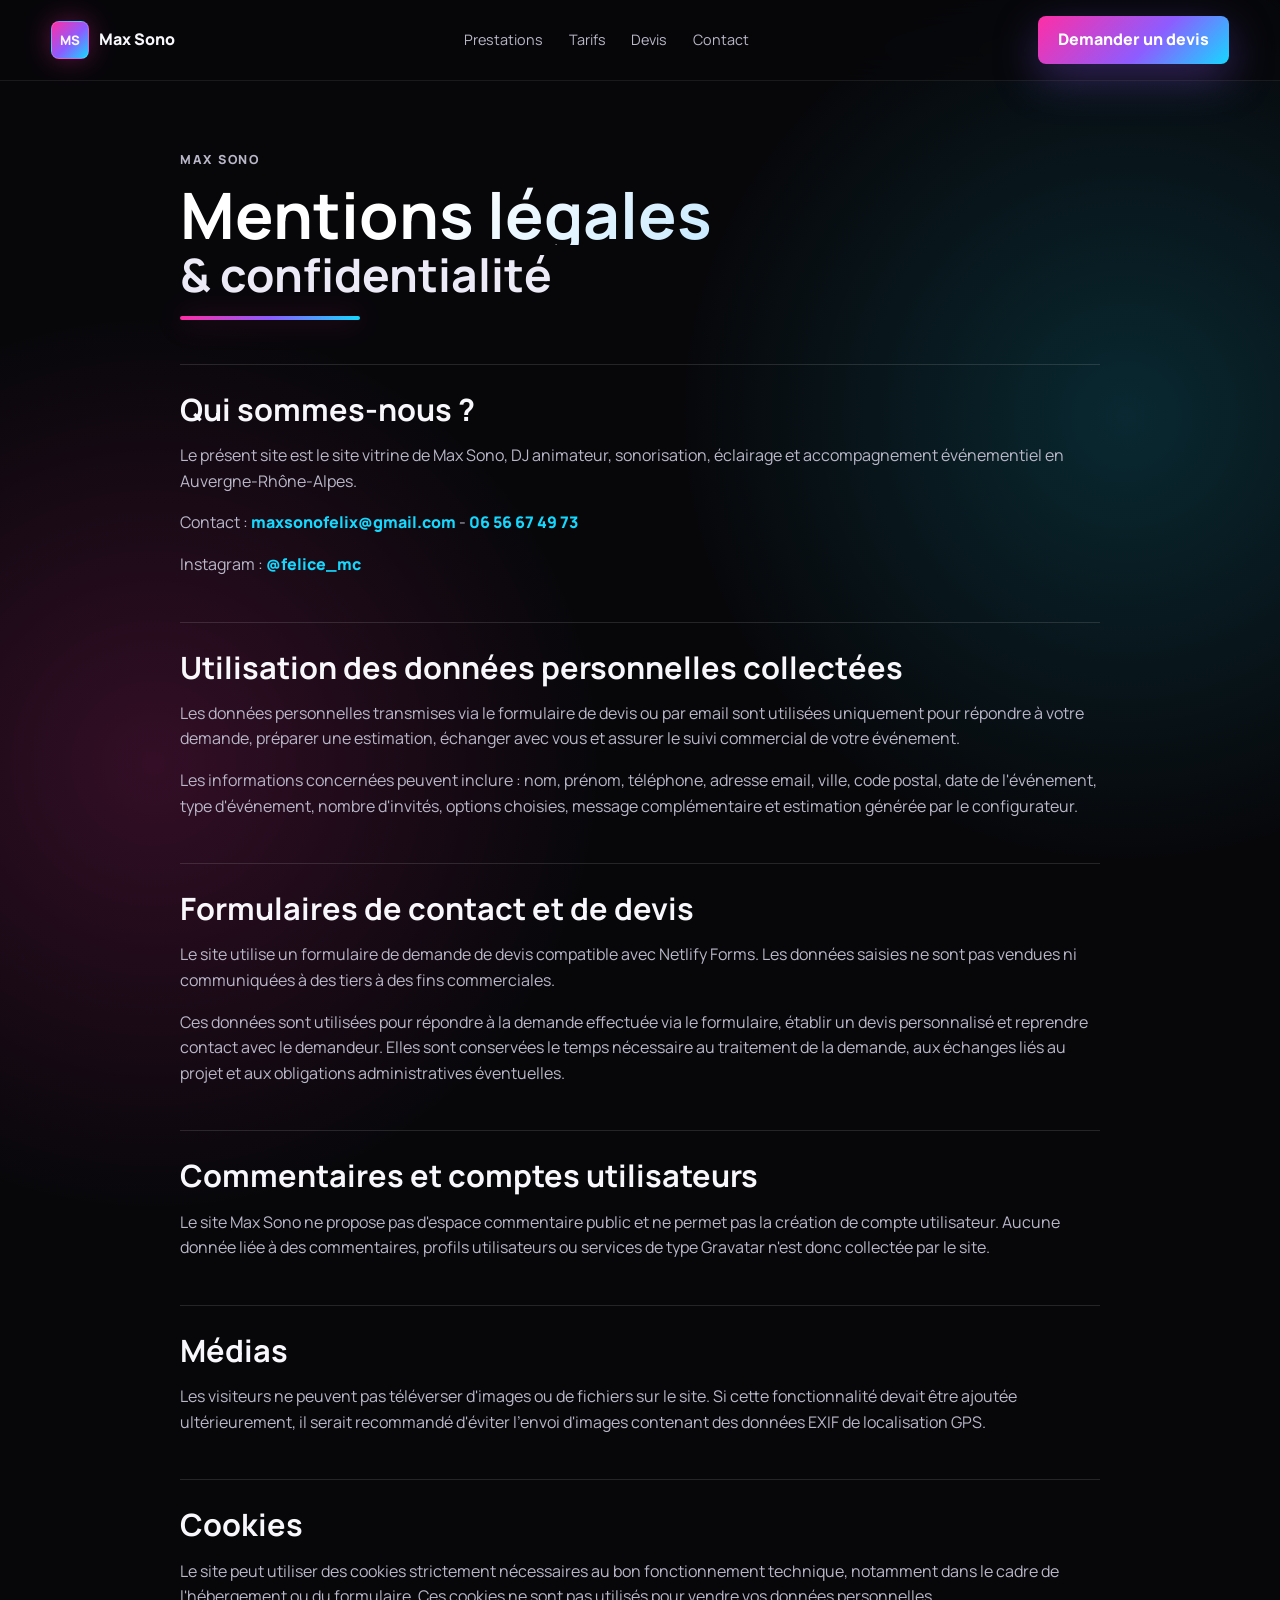
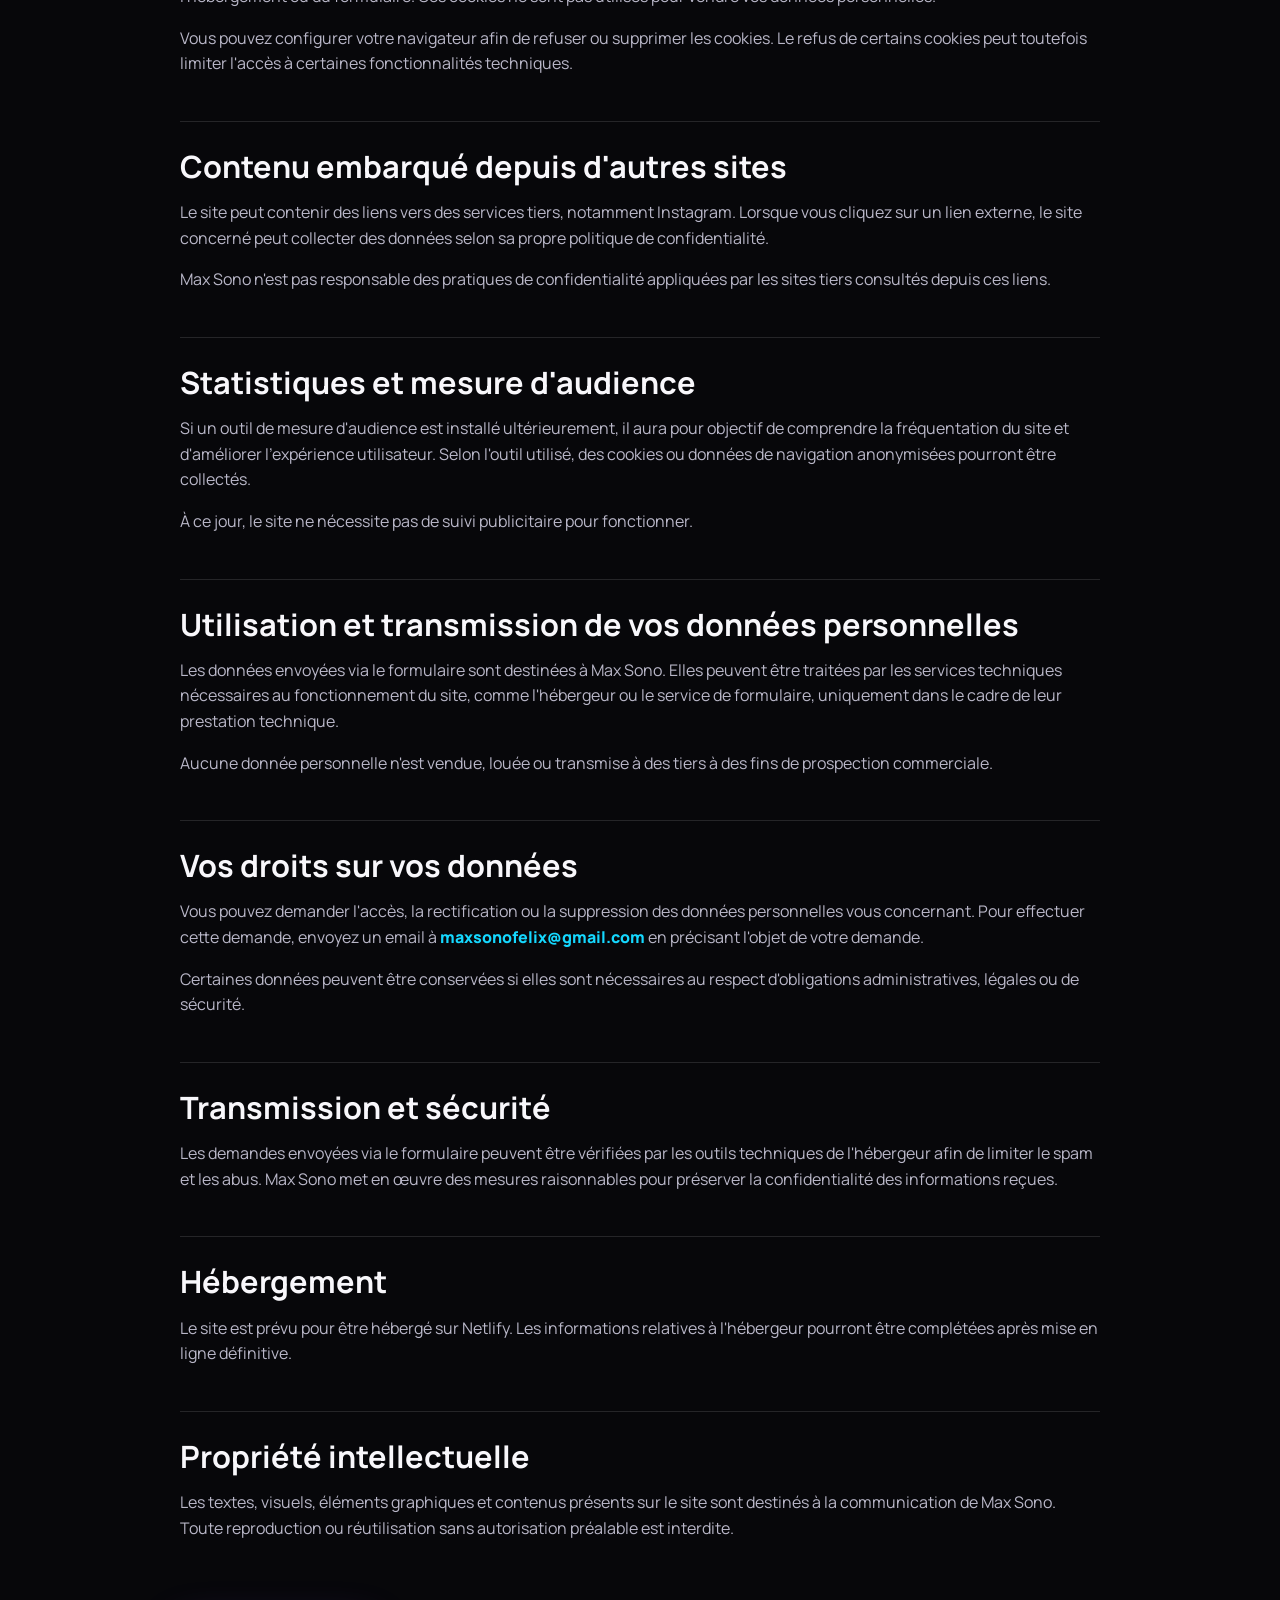
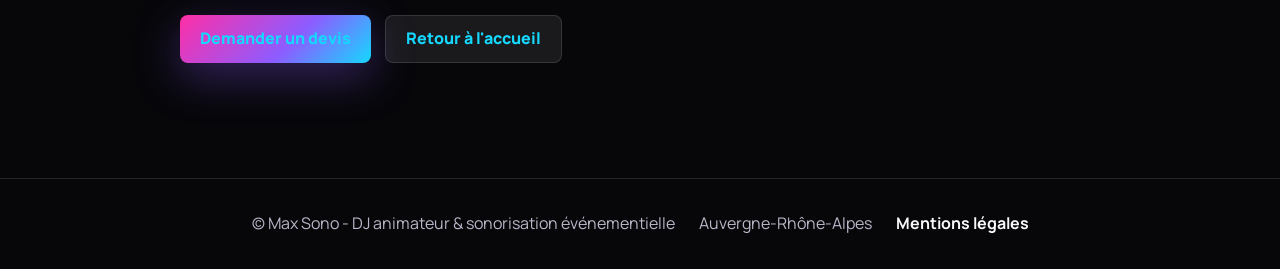
==== mentions-legales.html @ a233702c "Create Max Sono showcase website" ====
<!DOCTYPE html>
<html lang="fr">
<head>
  <meta charset="UTF-8">
  <meta name="viewport" content="width=device-width, initial-scale=1.0">
  <meta name="description" content="Mentions légales et politique de confidentialité du site Max Sono.">
  <title>Mentions légales | Max Sono</title>
  <link rel="preconnect" href="https://fonts.googleapis.com">
  <link rel="preconnect" href="https://fonts.gstatic.com" crossorigin>
  <link href="https://fonts.googleapis.com/css2?family=Manrope:wght@400;500;600;700;800&display=swap" rel="stylesheet">
  <link rel="stylesheet" href="style.css">
</head>
<body>
  <header class="site-header">
    <a class="brand" href="index.html#accueil" aria-label="Max Sono accueil">
      <span class="brand-mark">MS</span>
      <span>Max Sono</span>
    </a>
    <nav class="main-nav legal-nav" aria-label="Navigation principale">
      <a href="index.html#prestations">Prestations</a>
      <a href="index.html#tarifs">Tarifs</a>
      <a href="index.html#devis">Devis</a>
      <a href="index.html#contact">Contact</a>
    </nav>
    <a class="header-cta" href="index.html#devis">Demander un devis</a>
  </header>

  <main class="section legal-page">
    <div class="section-inner legal-content">
      <p class="eyebrow">Max Sono</p>
        <h1 class="hero-title">
          <span>Mentions légales</span>
          <span>& confidentialité</span>
        </h1>

      <section>
        <h2>Qui sommes-nous ?</h2>
        <p>Le présent site est le site vitrine de Max Sono, DJ animateur, sonorisation, éclairage et accompagnement événementiel en Auvergne-Rhône-Alpes.</p>
        <p>Contact : <button class="inline-copy copy-link" type="button" data-copy="maxsonofelix@gmail.com" data-copy-label="Email copié">maxsonofelix@gmail.com</button> - <button class="inline-copy copy-link" type="button" data-copy="06 56 67 49 73" data-copy-label="Téléphone copié">06 56 67 49 73</button></p>
        <p>Instagram : <a href="https://www.instagram.com/felice_mc/" target="_blank" rel="noopener">@felice_mc</a></p>
      </section>

      <section>
        <h2>Utilisation des données personnelles collectées</h2>
        <p>Les données personnelles transmises via le formulaire de devis ou par email sont utilisées uniquement pour répondre à votre demande, préparer une estimation, échanger avec vous et assurer le suivi commercial de votre événement.</p>
        <p>Les informations concernées peuvent inclure : nom, prénom, téléphone, adresse email, ville, code postal, date de l'événement, type d'événement, nombre d'invités, options choisies, message complémentaire et estimation générée par le configurateur.</p>
      </section>

      <section>
        <h2>Formulaires de contact et de devis</h2>
        <p>Le site utilise un formulaire de demande de devis compatible avec Netlify Forms. Les données saisies ne sont pas vendues ni communiquées à des tiers à des fins commerciales.</p>
        <p>Ces données sont utilisées pour répondre à la demande effectuée via le formulaire, établir un devis personnalisé et reprendre contact avec le demandeur. Elles sont conservées le temps nécessaire au traitement de la demande, aux échanges liés au projet et aux obligations administratives éventuelles.</p>
      </section>

      <section>
        <h2>Commentaires et comptes utilisateurs</h2>
        <p>Le site Max Sono ne propose pas d'espace commentaire public et ne permet pas la création de compte utilisateur. Aucune donnée liée à des commentaires, profils utilisateurs ou services de type Gravatar n'est donc collectée par le site.</p>
      </section>

      <section>
        <h2>Médias</h2>
        <p>Les visiteurs ne peuvent pas téléverser d'images ou de fichiers sur le site. Si cette fonctionnalité devait être ajoutée ultérieurement, il serait recommandé d'éviter l'envoi d'images contenant des données EXIF de localisation GPS.</p>
      </section>

      <section>
        <h2>Cookies</h2>
        <p>Le site peut utiliser des cookies strictement nécessaires au bon fonctionnement technique, notamment dans le cadre de l'hébergement ou du formulaire. Ces cookies ne sont pas utilisés pour vendre vos données personnelles.</p>
        <p>Vous pouvez configurer votre navigateur afin de refuser ou supprimer les cookies. Le refus de certains cookies peut toutefois limiter l'accès à certaines fonctionnalités techniques.</p>
      </section>

      <section>
        <h2>Contenu embarqué depuis d'autres sites</h2>
        <p>Le site peut contenir des liens vers des services tiers, notamment Instagram. Lorsque vous cliquez sur un lien externe, le site concerné peut collecter des données selon sa propre politique de confidentialité.</p>
        <p>Max Sono n'est pas responsable des pratiques de confidentialité appliquées par les sites tiers consultés depuis ces liens.</p>
      </section>

      <section>
        <h2>Statistiques et mesure d'audience</h2>
        <p>Si un outil de mesure d'audience est installé ultérieurement, il aura pour objectif de comprendre la fréquentation du site et d'améliorer l'expérience utilisateur. Selon l'outil utilisé, des cookies ou données de navigation anonymisées pourront être collectés.</p>
        <p>À ce jour, le site ne nécessite pas de suivi publicitaire pour fonctionner.</p>
      </section>

      <section>
        <h2>Utilisation et transmission de vos données personnelles</h2>
        <p>Les données envoyées via le formulaire sont destinées à Max Sono. Elles peuvent être traitées par les services techniques nécessaires au fonctionnement du site, comme l'hébergeur ou le service de formulaire, uniquement dans le cadre de leur prestation technique.</p>
        <p>Aucune donnée personnelle n'est vendue, louée ou transmise à des tiers à des fins de prospection commerciale.</p>
      </section>

      <section>
        <h2>Vos droits sur vos données</h2>
        <p>Vous pouvez demander l'accès, la rectification ou la suppression des données personnelles vous concernant. Pour effectuer cette demande, envoyez un email à <button class="inline-copy copy-link" type="button" data-copy="maxsonofelix@gmail.com" data-copy-label="Email copié">maxsonofelix@gmail.com</button> en précisant l'objet de votre demande.</p>
        <p>Certaines données peuvent être conservées si elles sont nécessaires au respect d'obligations administratives, légales ou de sécurité.</p>
      </section>

      <section>
        <h2>Transmission et sécurité</h2>
        <p>Les demandes envoyées via le formulaire peuvent être vérifiées par les outils techniques de l'hébergeur afin de limiter le spam et les abus. Max Sono met en œuvre des mesures raisonnables pour préserver la confidentialité des informations reçues.</p>
      </section>

      <section>
        <h2>Hébergement</h2>
        <p>Le site est prévu pour être hébergé sur Netlify. Les informations relatives à l'hébergeur pourront être complétées après mise en ligne définitive.</p>
      </section>

      <section>
        <h2>Propriété intellectuelle</h2>
        <p>Les textes, visuels, éléments graphiques et contenus présents sur le site sont destinés à la communication de Max Sono. Toute reproduction ou réutilisation sans autorisation préalable est interdite.</p>
      </section>

      <div class="legal-actions">
        <a class="btn btn-primary" href="index.html#devis">Demander un devis</a>
        <a class="btn btn-secondary" href="index.html">Retour à l'accueil</a>
      </div>
    </div>
  </main>

  <footer class="site-footer">
    <p>© Max Sono - DJ animateur & sonorisation événementielle</p>
    <p>Auvergne-Rhône-Alpes</p>
    <p><a href="mentions-legales.html">Mentions légales</a></p>
  </footer>
  <div class="copy-toast" id="copy-toast" role="status" aria-live="polite"></div>
  <script src="script.js"></script>
</body>
</html>
---- style.css ----
:root {
  --bg: #07070a;
  --bg-soft: #101017;
  --panel: rgba(18, 18, 27, 0.82);
  --panel-solid: #15151f;
  --text: #f8f7fb;
  --muted: #b9b7c8;
  --line: rgba(255, 255, 255, 0.12);
  --magenta: #ff2ea6;
  --violet: #8d5cff;
  --blue: #15d8ff;
  --gold: #e5bd68;
  --shadow: 0 24px 80px rgba(0, 0, 0, 0.38);
}

* {
  box-sizing: border-box;
}

html {
  scroll-behavior: smooth;
}

body {
  margin: 0;
  background:
    radial-gradient(circle at 12% 22%, rgba(255, 46, 166, 0.18), transparent 28rem),
    radial-gradient(circle at 88% 12%, rgba(21, 216, 255, 0.16), transparent 28rem),
    var(--bg);
  color: var(--text);
  font-family: "Manrope", Arial, sans-serif;
  line-height: 1.6;
  overflow-x: hidden;
}

body.nav-open {
  overflow: hidden;
}

a {
  color: inherit;
  text-decoration: none;
}

img {
  display: block;
  max-width: 100%;
}

button,
input,
select,
textarea {
  font: inherit;
}

.site-header {
  position: fixed;
  top: 0;
  left: 0;
  right: 0;
  z-index: 40;
  display: grid;
  grid-template-columns: auto 1fr auto;
  align-items: center;
  gap: 24px;
  padding: 16px clamp(18px, 4vw, 56px);
  border-bottom: 1px solid rgba(255, 255, 255, 0.08);
  background: rgba(7, 7, 10, 0.72);
  backdrop-filter: blur(18px);
}

.brand,
.header-cta,
.btn,
.mobile-quote {
  font-weight: 800;
}

.brand {
  display: inline-flex;
  align-items: center;
  gap: 10px;
  white-space: nowrap;
}

.brand-mark {
  display: grid;
  place-items: center;
  width: 38px;
  height: 38px;
  border: 1px solid rgba(255, 255, 255, 0.18);
  border-radius: 8px;
  background: linear-gradient(135deg, var(--magenta), var(--violet) 54%, var(--blue));
  box-shadow: 0 0 28px rgba(255, 46, 166, 0.35);
  font-size: 0.82rem;
}

.main-nav {
  display: flex;
  justify-content: center;
  gap: clamp(12px, 2vw, 26px);
  color: var(--muted);
  font-size: 0.9rem;
}

.main-nav a {
  transition: color 0.2s ease;
}

.main-nav a:hover {
  color: var(--text);
}

.header-cta,
.btn {
  display: inline-flex;
  align-items: center;
  justify-content: center;
  min-height: 48px;
  padding: 0 20px;
  border: 0;
  border-radius: 8px;
  cursor: pointer;
  transition: transform 0.2s ease, box-shadow 0.2s ease, border-color 0.2s ease;
}

.header-cta,
.btn-primary {
  color: white;
  background: linear-gradient(135deg, var(--magenta), var(--violet) 58%, var(--blue));
  box-shadow: 0 14px 44px rgba(141, 92, 255, 0.34);
}

.btn-secondary,
.btn-ghost {
  color: var(--text);
  background: rgba(255, 255, 255, 0.08);
  border: 1px solid var(--line);
}

.btn:hover,
.header-cta:hover {
  transform: translateY(-2px);
}

.menu-toggle {
  display: none;
  width: 44px;
  height: 44px;
  border: 1px solid var(--line);
  border-radius: 8px;
  background: rgba(255, 255, 255, 0.08);
}

.menu-toggle span {
  display: block;
  width: 20px;
  height: 2px;
  margin: 4px auto;
  background: var(--text);
}

.section {
  position: relative;
  padding: clamp(76px, 9vw, 126px) clamp(18px, 4vw, 56px);
}

.section-inner {
  width: min(1180px, 100%);
  margin: 0 auto;
}

.hero {
  display: grid;
  align-items: center;
  min-height: 100svh;
  padding-top: 116px;
  overflow: hidden;
}

.hero-media,
.hero-overlay {
  position: absolute;
  inset: 0;
  width: 100%;
  height: 100%;
}

.hero-media {
  object-fit: cover;
  object-position: center;
  filter: saturate(1.06) contrast(1.08);
}

.hero-overlay {
  background:
    linear-gradient(90deg, rgba(7, 7, 10, 0.95) 0%, rgba(7, 7, 10, 0.68) 42%, rgba(7, 7, 10, 0.22) 100%),
    linear-gradient(0deg, var(--bg) 0%, transparent 22%, rgba(7, 7, 10, 0.16) 100%);
}

.hero-content {
  position: relative;
  z-index: 2;
  width: min(760px, 100%);
}

.eyebrow {
  margin: 0 0 14px;
  color: var(--gold);
  font-size: 0.78rem;
  font-weight: 800;
  letter-spacing: 0.14em;
  text-transform: uppercase;
}

h1,
h2,
h3,
p {
  margin-top: 0;
}

h1 {
  margin-bottom: 22px;
  font-size: clamp(2.55rem, 5.2vw, 5rem);
  line-height: 0.95;
  letter-spacing: 0;
}

.hero-title {
  display: grid;
  gap: 0.08em;
  max-width: 11.8ch;
  font-size: clamp(2.7rem, 5.6vw, 5.5rem);
  line-height: 0.96;
  text-wrap: balance;
}

.hero-title span {
  display: block;
}

.hero-title span:first-child {
  width: max-content;
  max-width: 100%;
  background: linear-gradient(135deg, #ffffff 0%, #ffffff 45%, #c9eaff 100%);
  -webkit-background-clip: text;
  background-clip: text;
  color: transparent;
}

.hero-title span:last-child {
  color: #eceaf6;
  font-size: 0.72em;
  line-height: 1.06;
}

.hero-title::after {
  content: "";
  width: min(180px, 52%);
  height: 4px;
  margin-top: 0.18em;
  border-radius: 999px;
  background: linear-gradient(90deg, var(--magenta), var(--violet), var(--blue));
  box-shadow: 0 0 28px rgba(255, 46, 166, 0.42);
}

h2 {
  margin-bottom: 18px;
  font-size: clamp(2rem, 4vw, 4rem);
  line-height: 1.05;
  letter-spacing: 0;
}

h3 {
  margin-bottom: 10px;
  font-size: 1.28rem;
}

.hero-lead,
.large-text,
.section-heading p {
  color: var(--muted);
  font-size: clamp(1.02rem, 1.5vw, 1.24rem);
}

.hero-actions,
.contact-actions {
  display: flex;
  flex-wrap: wrap;
  gap: 14px;
  margin-top: 30px;
}

.quick-facts {
  display: flex;
  flex-wrap: wrap;
  gap: 10px;
  margin-top: 34px;
}

.quick-facts span,
.tag-grid span {
  border: 1px solid var(--line);
  border-radius: 8px;
  background: rgba(255, 255, 255, 0.08);
  color: #ebe9f4;
}

.quick-facts span {
  padding: 10px 13px;
  font-size: 0.92rem;
}

.split {
  display: grid;
  grid-template-columns: minmax(0, 0.9fr) minmax(0, 1.1fr);
  gap: clamp(34px, 6vw, 88px);
  align-items: start;
}

.section-heading {
  width: min(760px, 100%);
  margin-bottom: 34px;
}

.configurator-section {
  padding-top: clamp(58px, 6vw, 92px);
}

.configurator-section .section-heading {
  margin-bottom: 24px;
}

.configurator-section .section-heading h2 {
  font-size: clamp(1.85rem, 3vw, 3rem);
}

.configurator-section .section-heading p {
  font-size: clamp(0.98rem, 1.25vw, 1.12rem);
}

.section-heading.compact {
  width: min(660px, 100%);
}

.card-grid,
.pricing-grid {
  display: grid;
  gap: 18px;
}

.card-grid.three,
.pricing-grid {
  grid-template-columns: repeat(3, minmax(0, 1fr));
}

.services-grid {
  grid-template-columns: repeat(5, minmax(0, 1fr));
}

.card,
.price-card,
.review-card,
.configurator,
.contact-panel,
.faq-list details {
  border: 1px solid var(--line);
  border-radius: 8px;
  background: linear-gradient(180deg, rgba(255, 255, 255, 0.085), rgba(255, 255, 255, 0.035));
  box-shadow: var(--shadow);
}

.card,
.price-card,
.review-card {
  padding: 26px;
}

.card {
  min-height: 220px;
}

.card-icon {
  display: inline-flex;
  margin-bottom: 26px;
  color: var(--gold);
  font-weight: 800;
}

.card p,
.price-card p,
.review-card p,
.faq-list p,
.contact p {
  color: var(--muted);
}

.service-card {
  min-height: 250px;
}

.service-card h3::after {
  content: "";
  display: block;
  width: 42px;
  height: 3px;
  margin-top: 14px;
  border-radius: 999px;
  background: linear-gradient(90deg, var(--magenta), var(--blue));
}

.tag-grid {
  display: grid;
  grid-template-columns: repeat(4, minmax(0, 1fr));
  gap: 12px;
}

.tag-grid span {
  display: grid;
  place-items: center;
  min-height: 58px;
  padding: 12px;
  text-align: center;
  font-weight: 700;
}

.price-card {
  display: flex;
  flex-direction: column;
  min-height: 390px;
}

.price-card.highlighted {
  border-color: rgba(255, 46, 166, 0.42);
  background: linear-gradient(180deg, rgba(255, 46, 166, 0.16), rgba(21, 216, 255, 0.04));
}

.price-card ul {
  display: grid;
  gap: 16px;
  padding: 0;
  margin: 14px 0 0;
  list-style: none;
}

.price-card li {
  display: flex;
  justify-content: space-between;
  gap: 18px;
  padding-bottom: 14px;
  border-bottom: 1px solid var(--line);
  color: var(--muted);
}

.price-card strong {
  color: var(--text);
  text-align: right;
  white-space: nowrap;
}

.centered {
  display: flex;
  justify-content: center;
  margin-top: 28px;
}

.configurator {
  display: grid;
  grid-template-columns: 340px 1fr;
  gap: 0;
  overflow: hidden;
  background: rgba(15, 15, 23, 0.9);
}

.estimate-panel {
  display: flex;
  flex-direction: column;
  gap: 22px;
  padding: 24px 28px;
  border-right: 1px solid var(--line);
  background: rgba(255, 255, 255, 0.04);
}

.progress-track {
  height: 9px;
  overflow: hidden;
  border-radius: 999px;
  background: rgba(255, 255, 255, 0.1);
}

.progress-track span {
  display: block;
  width: 14.28%;
  height: 100%;
  border-radius: inherit;
  background: linear-gradient(90deg, var(--magenta), var(--blue));
  transition: width 0.25s ease;
}

.step-count {
  margin-top: 10px;
  color: var(--muted);
}

.total-box {
  padding: 20px;
  border: 1px solid rgba(229, 189, 104, 0.24);
  border-radius: 8px;
  background: rgba(229, 189, 104, 0.08);
}

.total-box span,
.summary-box span {
  display: block;
  color: var(--muted);
  font-size: 0.82rem;
}

.total-box strong {
  display: block;
  margin-top: 8px;
  font-size: 1.25rem;
  line-height: 1.25;
}

.summary-box {
  display: grid;
  gap: 11px;
  color: var(--text);
  font-size: 0.92rem;
}

.steps {
  padding: 28px 30px;
}

.step {
  display: none;
  min-height: 0;
}

.step.active {
  display: block;
  animation: fadeUp 0.25s ease;
}

.choice-grid {
  display: grid;
  grid-template-columns: repeat(2, minmax(0, 1fr));
  gap: 12px;
}

.choice {
  width: 100%;
  min-height: 64px;
  padding: 14px 16px;
  border: 1px solid var(--line);
  border-radius: 8px;
  background: rgba(255, 255, 255, 0.055);
  color: var(--text);
  text-align: left;
  cursor: pointer;
  transition: border-color 0.2s ease, background 0.2s ease, transform 0.2s ease;
}

.choice span {
  display: block;
  margin-top: 6px;
  color: var(--gold);
  font-size: 0.88rem;
}

.choice:hover,
.choice.selected {
  border-color: rgba(21, 216, 255, 0.72);
  background: rgba(21, 216, 255, 0.1);
  transform: translateY(-1px);
}

.choice.selected {
  box-shadow: inset 0 0 0 1px rgba(21, 216, 255, 0.22);
}

.extra-hours {
  display: none;
  margin-top: 20px;
}

.extra-hours.visible {
  display: grid;
}

.form-grid {
  display: grid;
  grid-template-columns: repeat(2, minmax(0, 1fr));
  gap: 16px;
}

label {
  display: grid;
  gap: 8px;
  color: var(--muted);
  font-size: 0.94rem;
  font-weight: 700;
}

input,
select,
textarea {
  width: 100%;
  border: 1px solid var(--line);
  border-radius: 8px;
  background: rgba(255, 255, 255, 0.08);
  color: var(--text);
  padding: 13px 14px;
  outline: 0;
}

input:focus,
select:focus,
textarea:focus {
  border-color: var(--blue);
}

select option {
  background: #171720;
}

.full {
  grid-column: 1 / -1;
}

.step-actions {
  display: flex;
  justify-content: space-between;
  gap: 12px;
  margin-top: 22px;
}

.form-alert {
  min-height: 24px;
  margin: 14px 0 0;
  color: #ffb3d9;
  font-weight: 700;
}

.hidden-field {
  display: none;
}

.final-summary {
  margin: 22px 0;
  padding: 20px;
  border: 1px solid var(--line);
  border-radius: 8px;
  background: rgba(255, 255, 255, 0.05);
}

.final-summary dl {
  display: grid;
  grid-template-columns: 180px 1fr;
  gap: 10px 16px;
  margin: 0;
}

.final-summary dt {
  color: var(--muted);
}

.final-summary dd {
  margin: 0;
  font-weight: 800;
}

.submit-btn {
  width: 100%;
}

.review-card p {
  font-size: 1.1rem;
}

.review-card strong {
  color: var(--gold);
}

.faq-list {
  display: grid;
  gap: 12px;
}

.faq-list details {
  padding: 18px 20px;
}

.faq-list summary {
  cursor: pointer;
  font-weight: 800;
}

.faq-list p {
  margin: 12px 0 0;
}

.contact-panel {
  display: grid;
  grid-template-columns: 1fr auto;
  gap: 28px;
  align-items: center;
  padding: clamp(28px, 5vw, 52px);
}

.contact-details {
  display: grid;
  gap: 10px;
  font-size: 1.05rem;
  font-weight: 800;
}

.text-copy,
.inline-copy {
  width: fit-content;
  border: 0;
  padding: 0;
  background: transparent;
  color: inherit;
  cursor: pointer;
  font: inherit;
  font-weight: 800;
  text-align: left;
}

.inline-copy {
  display: inline;
  color: var(--blue);
}

.text-copy:hover,
.inline-copy:hover {
  color: var(--blue);
}

.contact-actions {
  grid-column: 1 / -1;
  margin-top: 0;
}

.site-footer {
  display: flex;
  flex-wrap: wrap;
  justify-content: center;
  gap: 12px 24px;
  padding: 32px 18px;
  border-top: 1px solid var(--line);
  color: var(--muted);
  text-align: center;
}

.site-footer p {
  margin: 0;
}

.site-footer a {
  color: var(--text);
  font-weight: 700;
}

.legal-page {
  padding-top: 150px;
}

.legal-content {
  max-width: 920px;
}

.legal-content h1 {
  margin-bottom: 44px;
  font-size: clamp(2.3rem, 5vw, 4.6rem);
}

.legal-content section {
  padding: 28px 0;
  border-top: 1px solid var(--line);
}

.legal-content h2 {
  font-size: clamp(1.45rem, 2.4vw, 2.2rem);
}

.legal-content p {
  color: var(--muted);
}

.legal-content a {
  color: var(--blue);
  font-weight: 800;
}

.legal-actions {
  display: flex;
  flex-wrap: wrap;
  gap: 14px;
  margin-top: 30px;
}

.mobile-quote {
  position: fixed;
  right: 16px;
  bottom: 16px;
  z-index: 35;
  display: none;
  min-width: 104px;
  padding: 12px 18px;
  border-radius: 8px;
  background: linear-gradient(135deg, var(--magenta), var(--blue));
  text-align: center;
  box-shadow: 0 16px 44px rgba(0, 0, 0, 0.38);
}

.copy-toast {
  position: fixed;
  left: 50%;
  bottom: 24px;
  z-index: 60;
  max-width: min(360px, calc(100vw - 36px));
  padding: 13px 18px;
  border: 1px solid rgba(21, 216, 255, 0.36);
  border-radius: 8px;
  background: rgba(12, 12, 18, 0.94);
  color: var(--text);
  box-shadow: var(--shadow);
  font-weight: 800;
  text-align: center;
  opacity: 0;
  pointer-events: none;
  transform: translate(-50%, 14px);
  transition: opacity 0.2s ease, transform 0.2s ease;
}

.copy-toast.visible {
  opacity: 1;
  transform: translate(-50%, 0);
}

@keyframes fadeUp {
  from {
    opacity: 0;
    transform: translateY(8px);
  }
  to {
    opacity: 1;
    transform: translateY(0);
  }
}

@media (max-width: 1080px) {
  .site-header {
    grid-template-columns: auto auto 1fr;
  }

  .menu-toggle {
    display: block;
    justify-self: end;
    grid-column: 3;
  }

  .main-nav {
    position: fixed;
    inset: 72px 0 auto 0;
    display: none;
    flex-direction: column;
    align-items: stretch;
    padding: 22px;
    background: rgba(7, 7, 10, 0.98);
  }

  .main-nav.open {
    display: flex;
  }

  .main-nav a {
    padding: 12px 4px;
  }

  .header-cta {
    display: none;
  }

  .services-grid {
    grid-template-columns: repeat(2, minmax(0, 1fr));
  }

  .configurator {
    grid-template-columns: 1fr;
  }

  .estimate-panel {
    border-right: 0;
    border-bottom: 1px solid var(--line);
  }
}

@media (max-width: 820px) {
  .section {
    padding: 72px 18px;
  }

  .hero {
    min-height: 92svh;
  }

  .hero-overlay {
    background:
      linear-gradient(90deg, rgba(7, 7, 10, 0.96), rgba(7, 7, 10, 0.62)),
      linear-gradient(0deg, var(--bg) 0%, transparent 36%);
  }

  .split,
  .card-grid.three,
  .pricing-grid,
  .contact-panel {
    grid-template-columns: 1fr;
  }

  .tag-grid,
  .choice-grid,
  .form-grid {
    grid-template-columns: 1fr;
  }

  .price-card {
    min-height: 0;
  }

  .mobile-quote {
    display: block;
  }
}

@media (max-width: 560px) {
  .site-header {
    padding: 12px 14px;
  }

  h1 {
    font-size: clamp(1.9rem, 8.4vw, 2.35rem);
    line-height: 1.02;
  }

  .hero-title {
    max-width: 12.2ch;
    font-size: clamp(2rem, 9vw, 2.55rem);
  }

  .hero-content {
    width: 336px;
    max-width: calc(100vw - 54px);
    min-width: 0;
  }

  h2 {
    font-size: clamp(1.85rem, 9vw, 2.5rem);
  }

  .hero-actions,
  .contact-actions,
  .step-actions {
    flex-direction: column;
  }

  .btn,
  .header-cta {
    width: 100%;
  }

  .quick-facts span {
    max-width: 100%;
    overflow-wrap: break-word;
  }

  .steps,
  .estimate-panel {
    padding: 20px;
  }

  .final-summary dl {
    grid-template-columns: 1fr;
  }

  .price-card li {
    display: grid;
  }

  .price-card strong {
    text-align: left;
  }
}
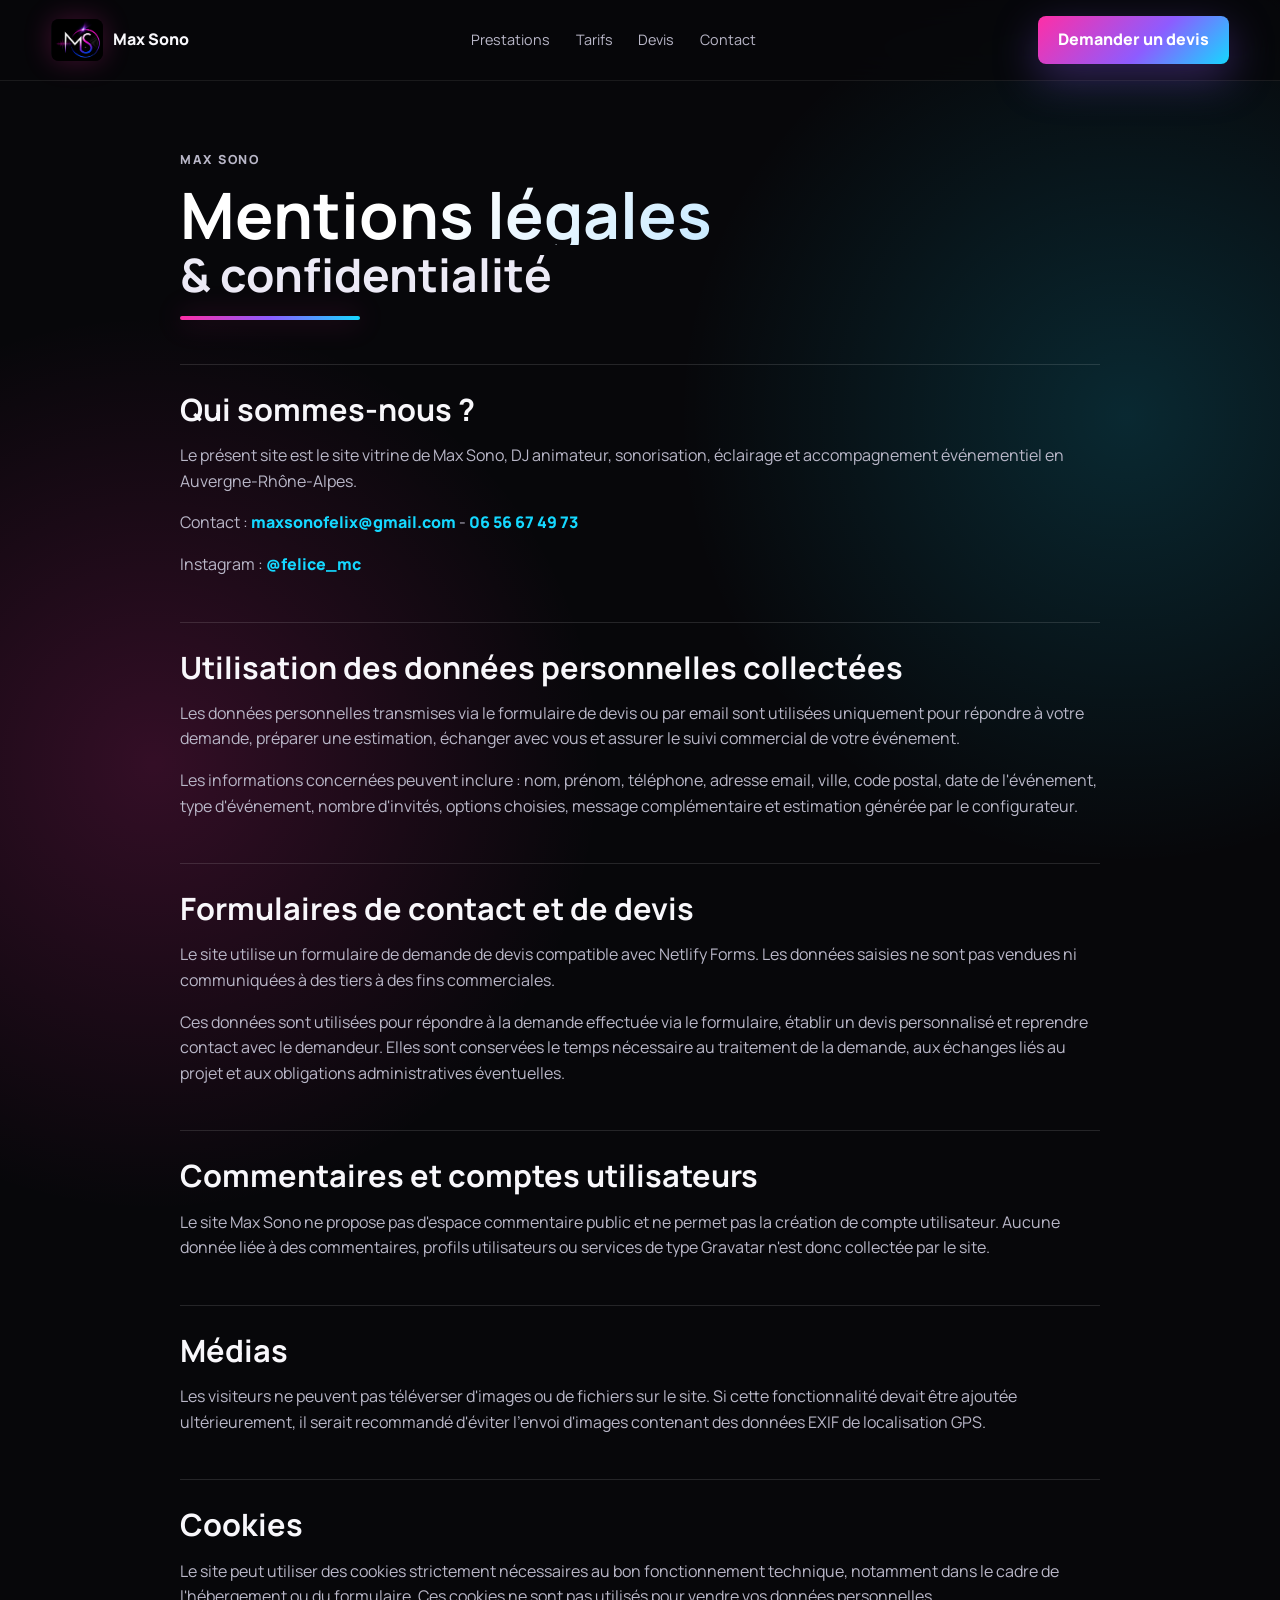
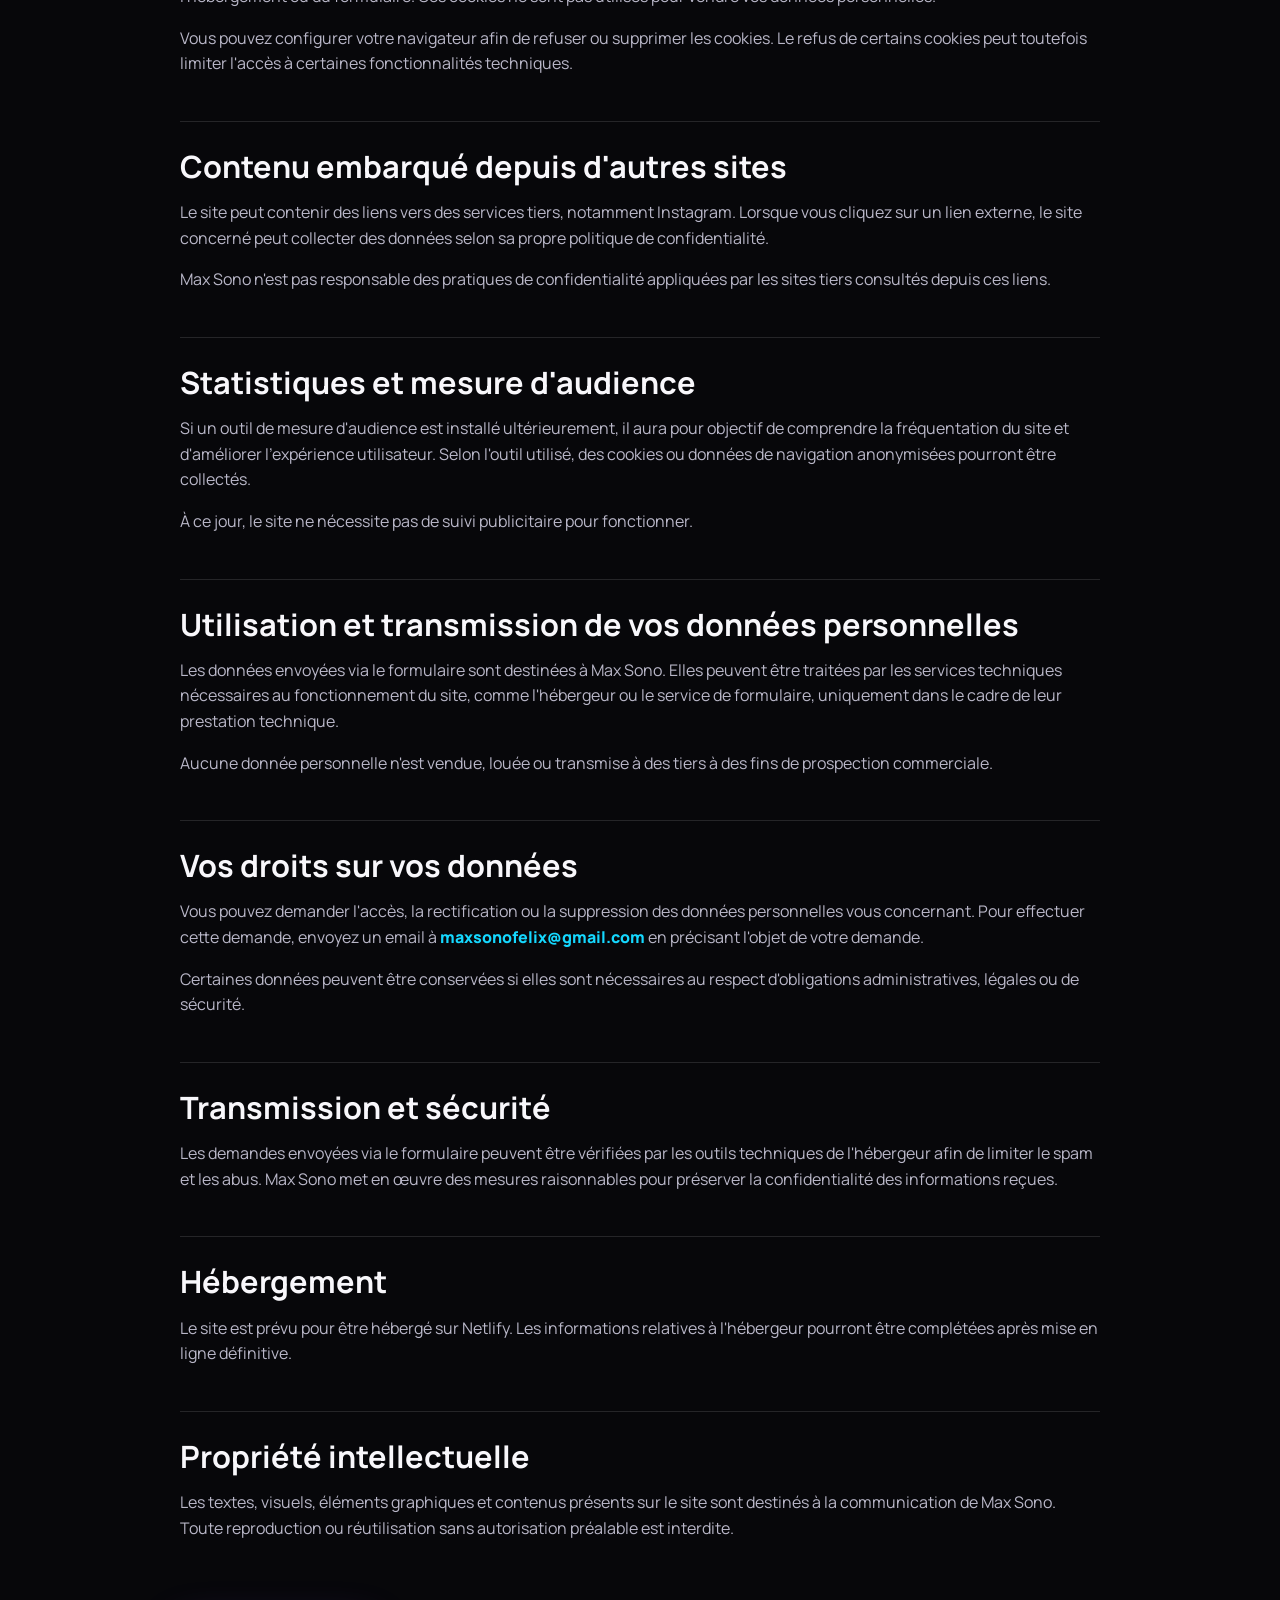
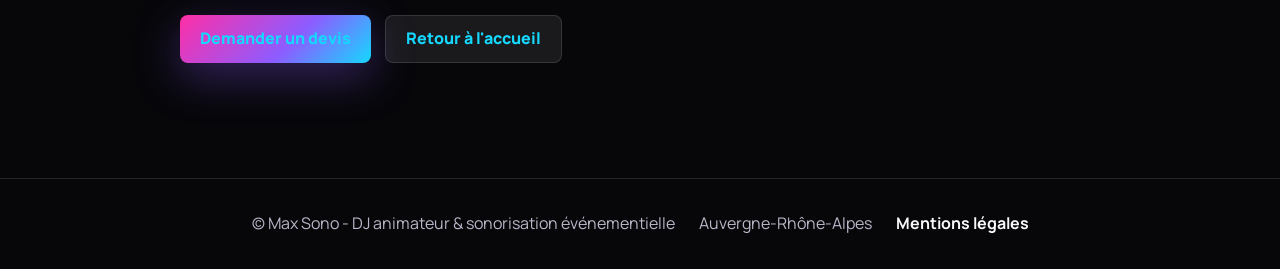
==== commit eba9d08e: "Add Max Sono logo assets" ====
--- a/mentions-legales.html
+++ b/mentions-legales.html
@@ -13,7 +13,7 @@
 <body>
   <header class="site-header">
     <a class="brand" href="index.html#accueil" aria-label="Max Sono accueil">
-      <span class="brand-mark">MS</span>
+      <img class="brand-logo" src="assets/logo-reduit-site.png" alt="">
       <span>Max Sono</span>
     </a>
     <nav class="main-nav legal-nav" aria-label="Navigation principale">
--- a/style.css
+++ b/style.css
@@ -84,16 +84,26 @@
   white-space: nowrap;
 }
 
+.brand-mark,
+.brand-logo {
+  display: grid;
+  place-items: center;
+  width: 52px;
+  height: 42px;
+}
+
 .brand-mark {
-  display: grid;
-  place-items: center;
-  width: 38px;
-  height: 38px;
   border: 1px solid rgba(255, 255, 255, 0.18);
   border-radius: 8px;
   background: linear-gradient(135deg, var(--magenta), var(--violet) 54%, var(--blue));
   box-shadow: 0 0 28px rgba(255, 46, 166, 0.35);
   font-size: 0.82rem;
+}
+
+.brand-logo {
+  object-fit: contain;
+  border-radius: 8px;
+  box-shadow: 0 0 28px rgba(255, 46, 166, 0.24);
 }
 
 .main-nav {
@@ -205,6 +215,13 @@
   width: min(760px, 100%);
 }
 
+.hero-logo {
+  width: min(340px, 76vw);
+  margin-bottom: 24px;
+  border-radius: 8px;
+  filter: drop-shadow(0 22px 46px rgba(0, 0, 0, 0.42));
+}
+
 .eyebrow {
   margin: 0 0 14px;
   color: var(--gold);
@@ -710,6 +727,12 @@
   gap: 28px;
   align-items: center;
   padding: clamp(28px, 5vw, 52px);
+}
+
+.contact-logo {
+  width: min(320px, 100%);
+  margin-bottom: 26px;
+  border-radius: 8px;
 }
 
 .contact-details {
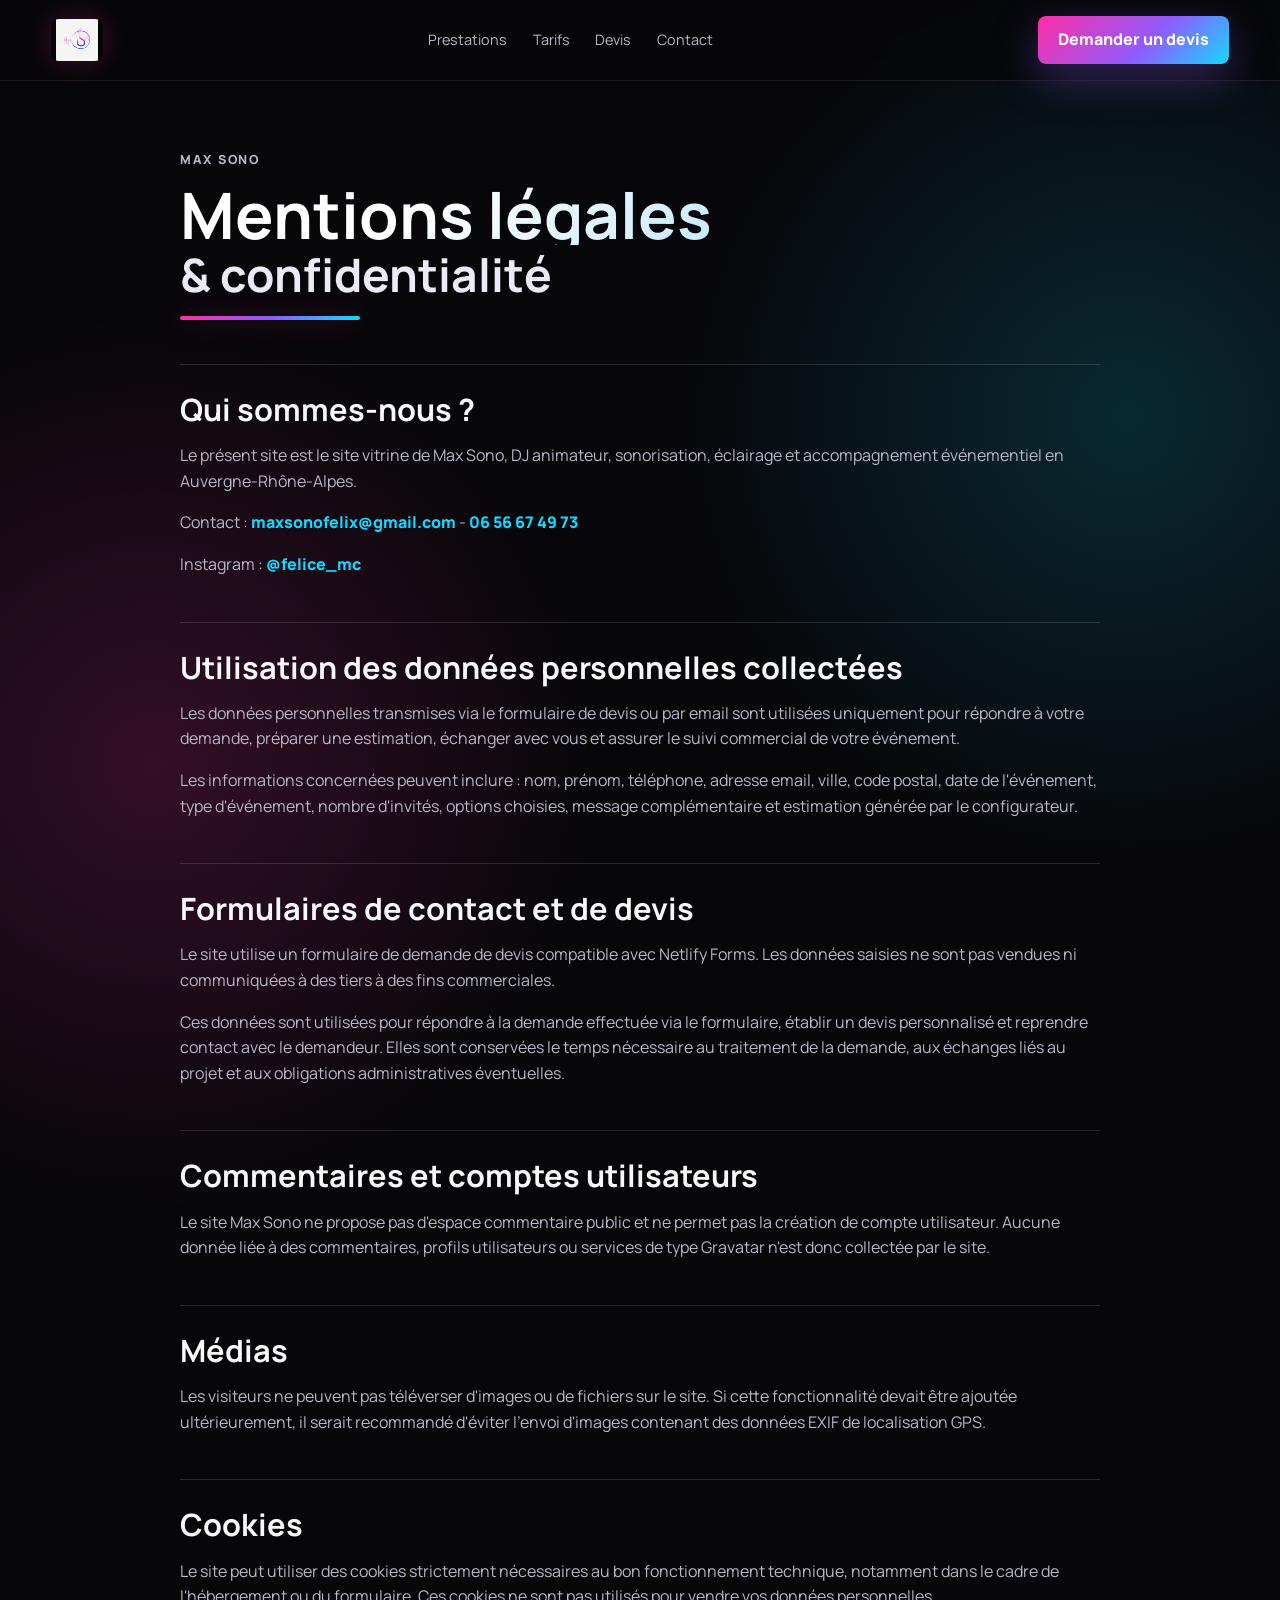
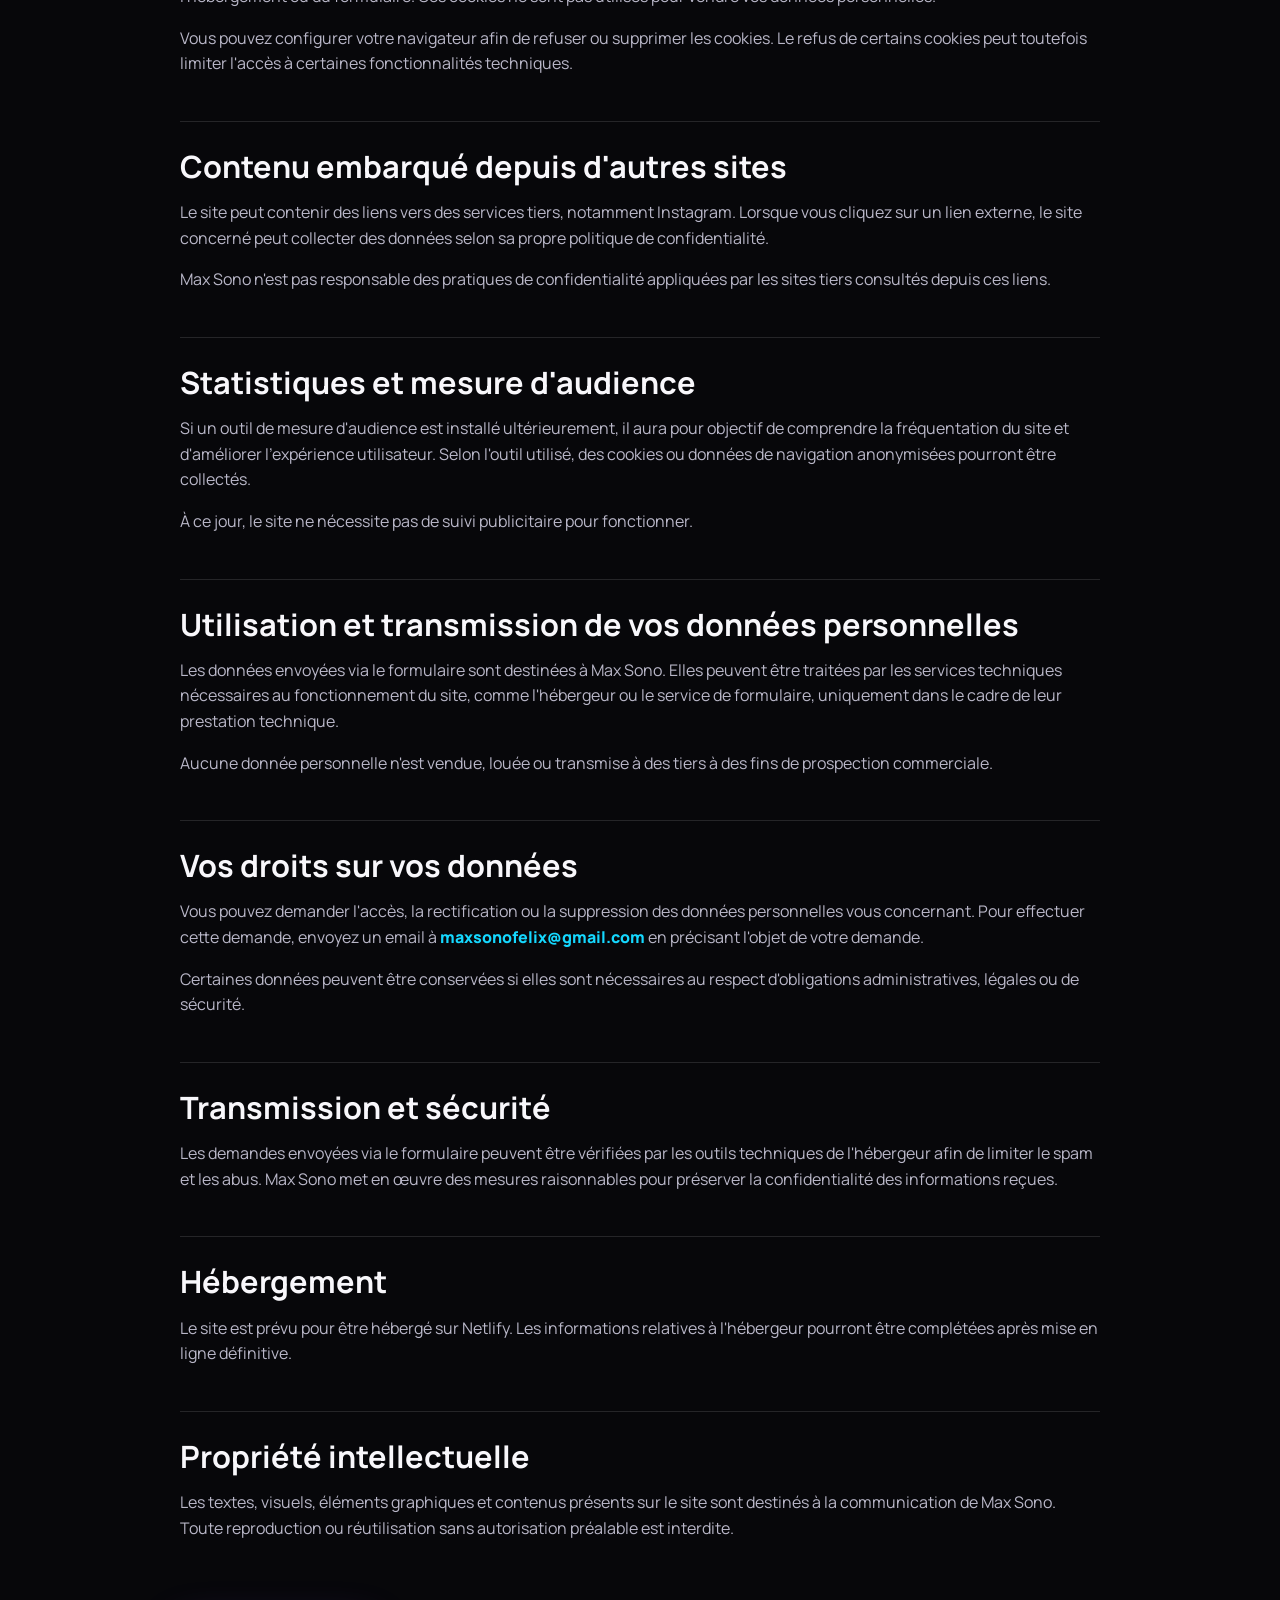
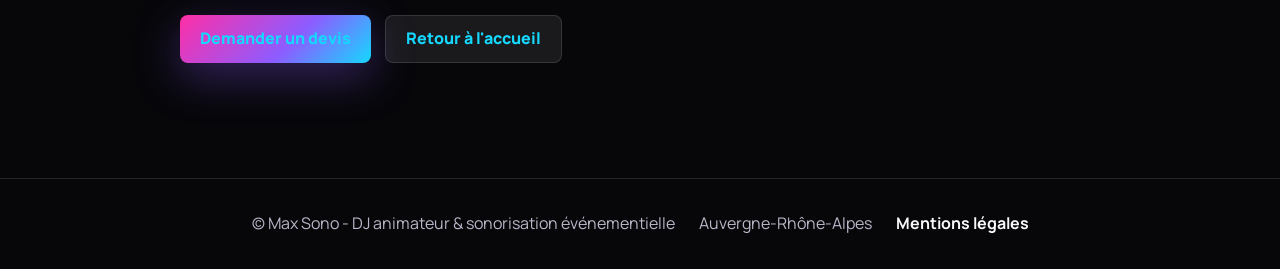
==== commit b5305b49: "Use transparent Max Sono logos" ====
--- a/mentions-legales.html
+++ b/mentions-legales.html
@@ -13,8 +13,7 @@
 <body>
   <header class="site-header">
     <a class="brand" href="index.html#accueil" aria-label="Max Sono accueil">
-      <img class="brand-logo" src="assets/logo-reduit-site.png" alt="">
-      <span>Max Sono</span>
+      <img class="brand-logo" src="assets/LogoRéduit.png" alt="">
     </a>
     <nav class="main-nav legal-nav" aria-label="Navigation principale">
       <a href="index.html#prestations">Prestations</a>
